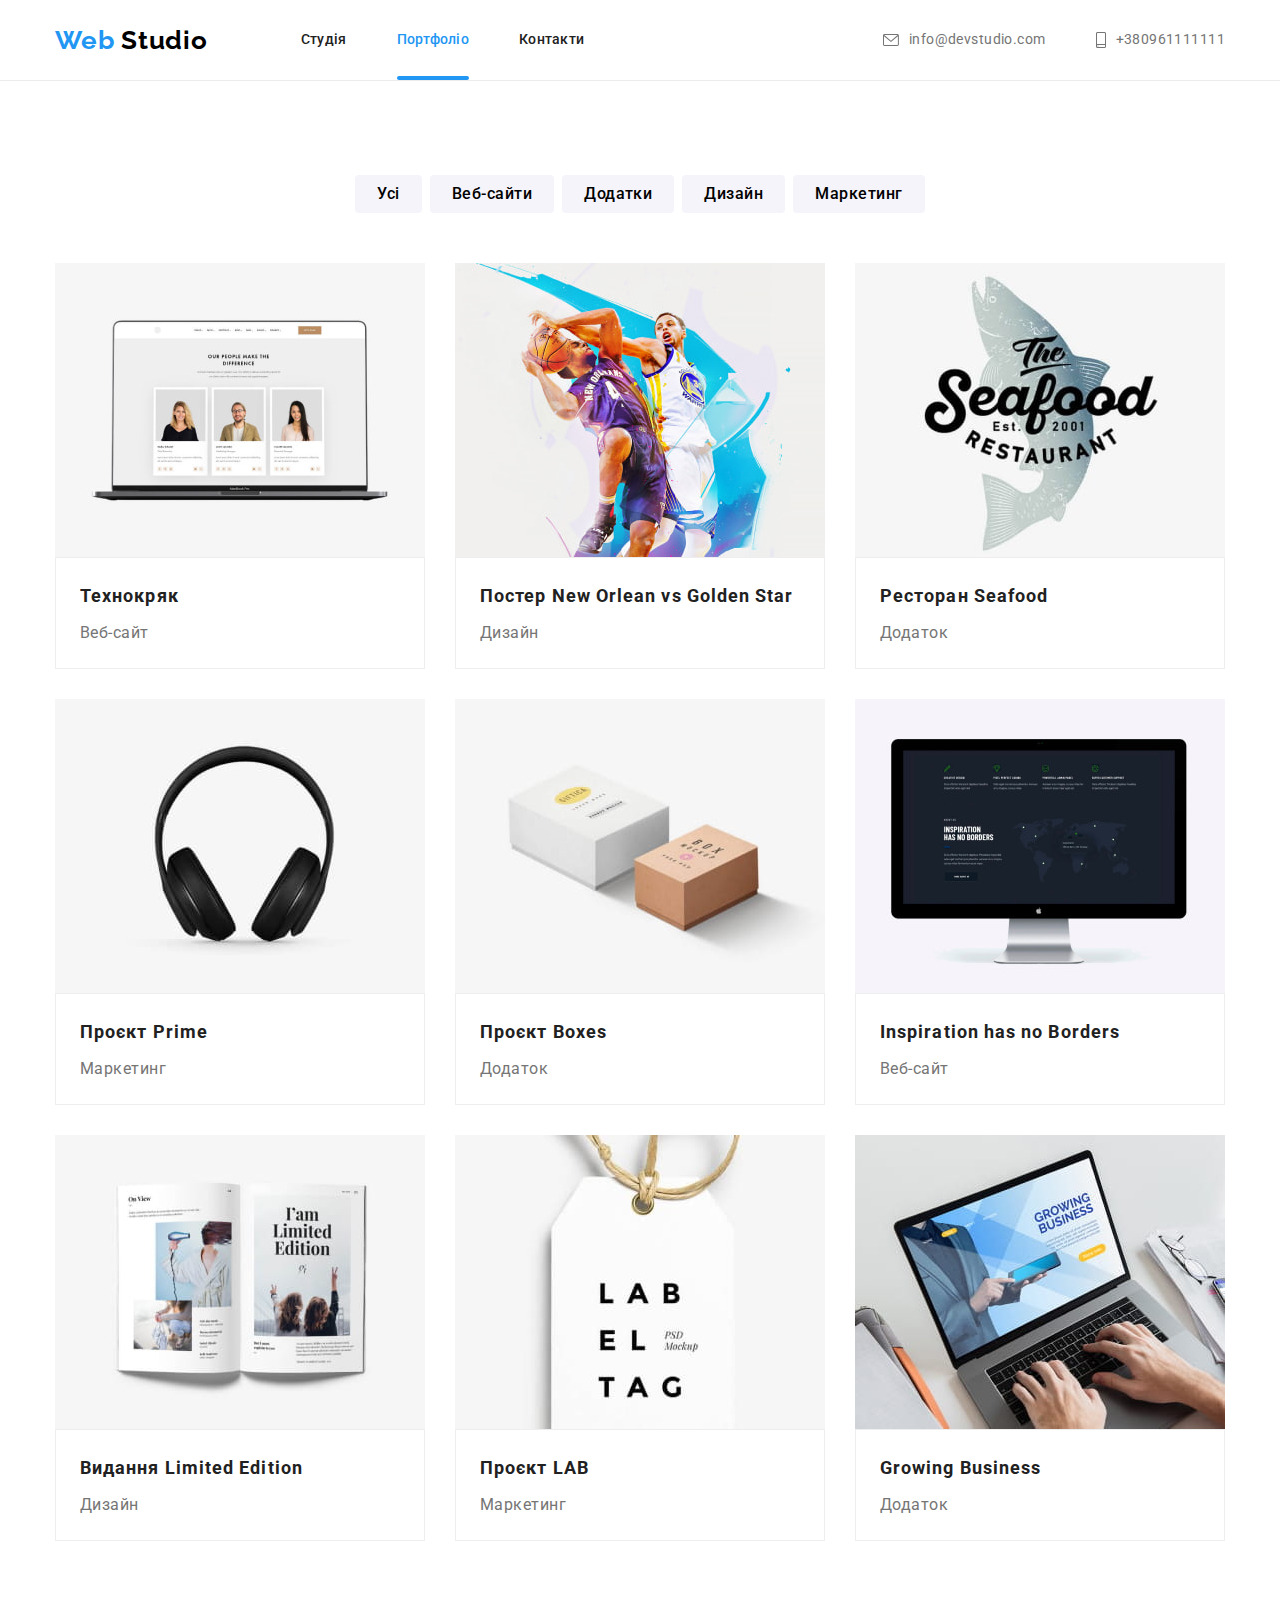
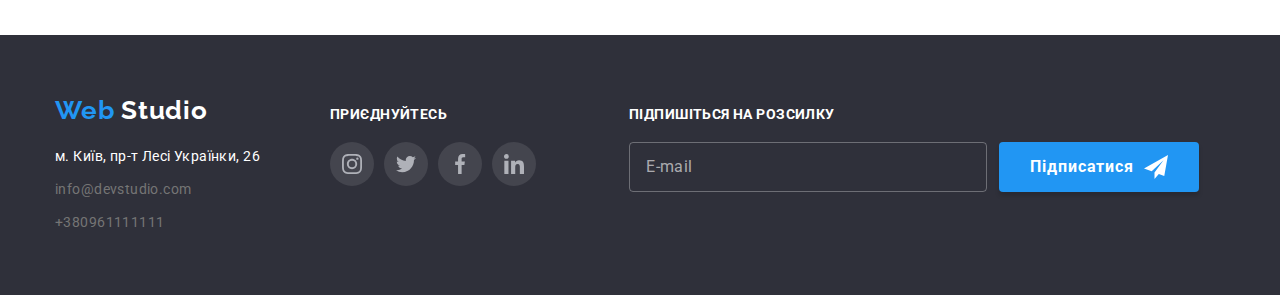
==== portfolio.html @ 927a9f21 "finish modal window" ====
<!DOCTYPE html>
<html lang="uk">
	<head>
		<meta charset="UTF-8" />
		<meta http-equiv="X-UA-Compatible" content="IE=edge" />
		<meta name="viewport" content="width=device-width, initial-scale=1.0" />
		<title>Студія</title>
		<link rel="preconnect" href="https://fonts.googleapis.com" />
		<link rel="preconnect" href="https://fonts.gstatic.com" crossorigin />
		<link
			href="https://fonts.googleapis.com/css2?family=Raleway:wght@700&family=Roboto:wght@400;500;700;900&display=swap"
			rel="stylesheet"
		/>

		<link
			rel="stylesheet"
			href="https://cdnjs.cloudflare.com/ajax/libs/modern-normalize/1.1.0/modern-normalize.min.css"
		/>
		<link rel="stylesheet" href="./css/styles.css" />
	</head>

	<body>
		<header class="page-header">
			<div class="container head">
				<nav class="navigation">
					<a class="navigation-logo" href="./index.html">
						<span class="web-blue">Web</span>
						Studio
					</a>
					<ul class="site-nav">
						<li class="site-nav-item"><a href="./index.html" >Студія</a></li>
						<li class="site-nav-item current"><a href="./portfolio.html" class="current">Портфоліо</a></li>
						<li class="site-nav-item"><a href="">Контакти</a></li>
					</ul>
				</nav>

				<ul class="all-contacts all-contacts-head">
					<li class="nav-contacts">
						<a class="contacts head-link" href="mailto:info@devstudio.com">
							<svg class="header-icon" width="16" height="12">
								<use href="./images/icons.svg#envelope"></use>
							</svg>
							info@devstudio.com
						</a>
					</li>
					<li class="nav-contacts">
						<a class="contacts head-link" href="tel:+380961111111">
							<svg class="header-icon" width="10" height="16">
								<use href="./images/icons.svg#smartphone"></use>
							</svg>
							+380961111111
						</a>
					</li>
				</ul>
			</div>
		</header>

		<main>
			<section class="section portfolio-section">
				<div class="container">
					<h1 class="visually-hidden">Портфоліо</h1>
					<ul class="filter">
						<li class="port-item"><button class="filter-buttons type="button">Усі</button></li>
						<li class="port-item"><button class="filter-buttons" type="button">Веб-сайти</button></li>
						<li class="port-item"><button class="filter-buttons" type="button">Додатки</button></li>
						<li class="port-item"><button class="filter-buttons" type="button">Дизайн</button></li>
						<li class="port-item"><button class="filter-buttons" type="button">Маркетинг</button></li>
					</ul>

					<ul class="cards">
						<li class="port-cards">
							<a class="port-link" href="" target="_blank" rel="noopener noreferrer">
								<div class="team-thumb">
									<img src="./images/img-8.jpg" alt="Ноутбук з відкритою сторінкою сайта" width="370"/>
									<div class="overlay-port">
										<p class="overlay-description">Ресурc пропонує комплексні пропозиції з різним рівнем функціоналу та сервісів. Все це дозволить відвідувачу отримати вичерпні відомості про компанію чи приватну особу.</p>
									</div>
								</div>
								<div class="card-border">
									<h2 class="title-cards">Технокряк</h2>
									<p class="text subtitle-cards">Веб-сайт</p>
								</div>
							</a>
						</li>
						<li class="port-cards">
							<a class="port-link" href="" target="_blank" rel="noopener noreferrer">
								<div class="team-thumb">
									<img src="./images/img-9.jpg" alt="Два баскетболіста" width="370" />
									<div class="overlay-port">
										<p class="overlay-description">Ресурc пропонує комплексні пропозиції з різним рівнем функціоналу та сервісів. Все це дозволить відвідувачу отримати вичерпні відомості про компанію чи приватну особу.</p>
									</div>
								</div>
								<div class="card-border">
									<h2 class="title-cards">Постер New Orlean vs Golden Star</h2>
									<p class="text subtitle-cards">Дизайн</p>
								</div>
							</a>
						</li>
						<li class="port-cards">
							<a class="port-link" href="" target="_blank" rel="noopener noreferrer">
								<div class="team-thumb">
									<img src="./images/img-10.jpg" alt="Лого ресторану з зображенням риби" width="370" />
									<div class="overlay-port">
										<p class="overlay-description">Ресурc пропонує комплексні пропозиції з різним рівнем функціоналу та сервісів. Все це дозволить відвідувачу отримати вичерпні відомості про компанію чи приватну особу.</p>
									</div>
								</div>
								<div class="card-border">
									<h2 class="title-cards">Ресторан Seafood</h2>
									<p class="text subtitle-cards">Додаток</p>
								</div>
							</a>
						</li>
						<li class="port-cards">
							<a class="port-link" href="" target="_blank" rel="noopener noreferrer">
								<div class="team-thumb">
									<img src="./images/img-11.jpg" alt="" width="370" />
									<div class="overlay-port">
										<p class="overlay-description">Ресурc пропонує комплексні пропозиції з різним рівнем функціоналу та сервісів. Все це дозволить відвідувачу отримати вичерпні відомості про компанію чи приватну особу.</p>
									</div>
								</div>
								<div class="card-border">
									<h2 class="title-cards">Проєкт Prime</h2>
									<p class="text subtitle-cards">Маркетинг</p>
								</div>
							</a>
						</li>
						<li class="port-cards">
							<a class="port-link" href="" target="_blank" rel="noopener noreferrer">
								<div class="team-thumb">
									<img src="./images/img-12.jpg" alt="Навушники" width="370" />
									<div class="overlay-port">
										<p class="overlay-description">Ресурc пропонує комплексні пропозиції з різним рівнем функціоналу та сервісів. Все це дозволить відвідувачу отримати вичерпні відомості про компанію чи приватну особу.</p>
									</div>
								</div>
								<div class="card-border">
									<h2 class="title-cards">Проєкт Boxes</h2>
									<p class="text subtitle-cards">Додаток</p>
								</div>
							</a>
						</li>
						<li class="port-cards">
							<a class="port-link" href="" target="_blank" rel="noopener noreferrer">
								<div class="team-thumb">
									<img src="./images/img-13.jpg" alt="Дві коробки" width="370" />
									<div class="overlay-port">
										<p class="overlay-description">Ресурc пропонує комплексні пропозиції з різним рівнем функціоналу та сервісів. Все це дозволить відвідувачу отримати вичерпні відомості про компанію чи приватну особу.</p>
									</div>
								</div>
								<div class="card-border">
									<h2 class="title-cards">Inspiration has no Borders</h2>
									<p class="text subtitle-cards">Веб-сайт</p>
								</div>
							</a>
						</li>
						<li class="port-cards">
							<a class="port-link" href="" target="_blank" rel="noopener noreferrer">
								<div class="team-thumb">
									<img src="./images/img-14.jpg" alt="Монітор із чорним сайтом" width="370" />
									<div class="overlay-port">
										<p class="overlay-description">Ресурc пропонує комплексні пропозиції з різним рівнем функціоналу та сервісів. Все це дозволить відвідувачу отримати вичерпні відомості про компанію чи приватну особу.</p>
									</div>
								</div>
								<div class="card-border">
									<h2 class="title-cards">Видання Limited Edition</h2>
									<p class="text subtitle-cards">Дизайн</p>
								</div>
							</a>
						</li>
						<li class="port-cards">
							<a class="port-link" href="" target="_blank" rel="noopener noreferrer">
								<div class="team-thumb">
									<img src="./images/img-15.jpg" alt="Розворот журналу" width="370" />
									<div class="overlay-port">
										<p class="overlay-description">Ресурc пропонує комплексні пропозиції з різним рівнем функціоналу та сервісів. Все це дозволить відвідувачу отримати вичерпні відомості про компанію чи приватну особу.</p>
									</div>
								</div>
								<div class="card-border">
									<h2 class="title-cards">Проєкт LAB</h2>
									<p class="text subtitle-cards">Маркетинг</p>
								</div>
							</a>
						</li>
						<li class="port-cards">
							<a class="port-link" href="" target="_blank" rel="noopener noreferrer">
								<div class="team-thumb">
									<img src="./images/img-16.jpg" alt="Руки печатають на ноутбуці з відкритим додатком" width="370" />
									<div class="overlay-port">
										<p class="overlay-description">Ресурc пропонує комплексні пропозиції з різним рівнем функціоналу та сервісів. Все це дозволить відвідувачу отримати вичерпні відомості про компанію чи приватну особу.</p>
									</div>
								</div>
								<div class="card-border">
									<h2 class="title-cards">Growing Business</h2>
									<p class="text subtitle-cards">Додаток</p>	
								</div>
							</a>
						</li>
					</ul>
				</div>
			</section>
		</main>

		<footer class="foot">
			<div class="container footer">
				<div class="foot-contacts">
					<a class="nav-logo-foot" href="./index.html">
						<span class="web-blue">Web</span>
						Studio
					</a>
					<address>
						<ul>
							<li class="all-contacts foot-adress">
								<a
									class="location"
									href="https://goo.gl/maps/pogwJzBEXSQdTHia8"
									target="_blank"
									rel="noopener nofollow noreferrer"
								>
									м. Київ, пр-т Лесі Українки, 26
								</a>
							</li>
							<li class="all-contacts foot-adress">
								<a class="contacts" href="mailto:info@devstudio.com">info@devstudio.com</a>
							</li>
							<li class="all-contacts"><a class="contacts" href="tel:+380961111111">+380961111111</a></li>
						</ul>
					</address>
				</div>
				<div class="join-container">
					<p class="join-header">Приєднуйтесь</p>
					<ul class="list-links list-links-foot">
						<li>
							<a
								class="social-links social-links-foot"
								href="http://www.instagram.com"
								target="_blank"
								rel="noopener noreferrer"
								aria-label="instagram"
							>
								<svg class="links-icon" width="20" height="20">
									<use href="./images/icons.svg#instagram"></use>
								</svg>
							</a>
						</li>
						<li>
							<a
								class="social-links social-links-foot"
								href="http://twitter.com"
								target="_blank"
								rel="noopener noreferrer"
								aria-label="twitter"
							>
								<svg class="links-icon" width="20" height="20">
									<use href="./images/icons.svg#twitter"></use>
								</svg>
							</a>
						</li>
						<li>
							<a
								class="social-links social-links-foot"
								href="http://www.facebook.com"
								target="_blank"
								rel="noopener noreferrer"
								aria-label="facebook"
							>
								<svg class="links-icon" width="20" height="20">
									<use href="./images/icons.svg#facebook"></use>
								</svg>
							</a>
						</li>
						<li>
							<a
								class="social-links social-links-foot"
								href="http://www.linkedin.com"
								target="_blank"
								rel="noopener noreferrer"
								aria-label="linkedin"
							>
								<svg class="links-icon" width="20" height="20">
									<use href="./images/icons.svg#linkedin"></use>
								</svg>
							</a>
						</li>
					</ul>
				</div>

				<div class="subscribe">
					<form class="subscribe-form" name="subscribe-form">
						<strong class="subscribe-form-title">Підпишіться на розсилку</strong>

						<div class="sub-flex">
							<label class="subscribe-form-label">
								<input class="subscribe-form-input" type="email" name="subscribe-form-input" placeholder="E-mail" />
							</label>
							<button class="subscribe-telegram-foot" type="submit">
								Підписатися
								<svg class="sub-icon" width="24" height="24">
									<use href="./images/icons.svg#icon-send"></use>
								</svg>
							</button>
						</div>
					</form>
				</div>
			</div>
		</footer>
	</body>
</html>
---- css/styles.css ----
/**
  |============================
  | ROOT
  |============================
*/
:root{
    --brand-color: #2196F3;
    --primary-black-color: #212121; 
    --second-black-color: #757575; 
    --adress-links-color: rgba(255, 255, 255, 0.6);
    --white-text-color: #ffffff;
    --accent-color: #2196F3;
    --accent-color-transparent:rgba(33, 150, 243, 0.9);

    --background-white-team: #F5F4FA; 
    --background-footer: #2F303A;
    --logo-black: #000000; 
    --portfolio-buttons-filter-grey: #F5F4FA; 
    --hero-bgd: #2F303A;
    --hero-bgd-transparent: rgba(47, 48, 58, 0.8);
    --active-hero-button: #188CE8;
    --clients: #AFB1B8;

    --animation: 250ms cubic-bezier(0.4, 0, 0.2, 1);
    
/* overflow: hidden; */
}

/**
  |============================
  | ANIMATION HERO HEADER
  |============================
*/
/* @keyframes slide-right {
    0%{
        opacity: 0;
        transform: translateX(-200px) scale(0.7);
    }

    25%{
        opacity: 0;
        transform: translateX(0) scale(0.7);
    }
    100%{
        opacity: 1;
        transform: scale(1);

    }
} */


body{
    color: var(--primary-black-color);
    font-family: Roboto, sans-serif;
    font-weight: 500;
}

h1, h2, h3, h4, h5, h6, p, ul {margin: 0; padding: 0;}
img{display: block;
    max-width: 100%;
height: auto;}


.visually-hidden {
    position: absolute;
    white-space: nowrap;
    width: 1px;
    height: 1px;
    overflow: hidden;
    border: 0;
    padding: 0;
    clip: rect(0 0 0 0);
    clip-path: inset(50%);
    margin: -1px;
}

.container{
    width: 1200px;
    padding-left: 15px;
    padding-right: 15px;
    margin-left: auto;
    margin-right: auto;

    /* outline: 2px solid red; */
}



.head{
    
     

    /* outline: 2px solid red; */
    
    display: flex;
    justify-content: space-between;
}

.footer{
    
    align-items: baseline;
    display: flex;
    
}

.foot-contacts{
    margin-right: 70px;
}

.section{
    padding-top: 94px;
    padding-bottom: 94px;
}

.section-routings{
    padding-top: 0;
}

.page-header{
    background-color: var(--white-text-color);  
    border-bottom: 1px solid #ECECEC;  
}

.web-blue {
    color: var(--brand-color);
}

.site-nav-item.current::after{
    display: block;
    content: '';
    position: absolute;
    width: 100%;
    bottom: 0;
    left: 0;
    background: var(--accent-color);
    border: 2px solid var(--accent-color);
    border-radius: 2px;
}

.site-nav-item {
    position: relative;
    display: inline-block;
    
}

.site-nav-item a{
display: inline-block;

    padding-top: 32px;
    padding-bottom: 32px;
}

/* иконка как фоновое изображение в хедере
.mail{
    display: inline-flex;
    cursor: pointer;
    align-items: center;
}

.mail::before{
    width: 16px;
    height: 12px;
    background-image: url(../images/envelope.png);
    content: "";
    margin-right: 10px;
    background-size: contain;
    
}*/
 


.header-icon{
    fill: var(--second-black-color);
    transition: fill var(--animation);
}

.head-link:hover .header-icon,
.head-link:focus .header-icon{
    fill: var(--accent-color);
}

.head-link{
    display: flex;
    align-items: center;
    gap: 10px;
}




.all-contacts li .nav-contacts{
    font-weight: 500;
    font-size: 14px;
    line-height: 1.14;
    letter-spacing: 0.02em;
}

.nav-contacts:first-child{
    margin-right: 50px;
}


.overlay{
    /* height: 600px; */
    max-width: 1600px;
    margin-left: auto;
    margin-right: auto;
    background-color: var(--hero-bgd);
    
    padding-top: 200px;
    padding-bottom: 200px;
    
    background-image: linear-gradient(to right, rgba(47, 48, 58, 0.4), rgba(47, 48, 58, 0.4)), url(../images/hero.jpg );
    background-size: cover;
    background-repeat: no-repeat;
    background-position: center; 
}

.hero-header{
    color: var(--white-text-color);
    font-weight: 900;
    font-size: 44px;
    line-height: 1.36em;
    text-align: center;
    letter-spacing: 0.06em;
    text-transform: uppercase;
    
    margin-bottom: 30px;
    /* animation: slide-right 1000ms ease-in 200ms infinite both; */
    
}


.hero-button{
    color: var(--white-text-color);
    background-color: var(--brand-color);
    cursor: pointer;

    font-weight: 700;
    font-size: 16px;
    line-height: 1.87;
    letter-spacing: 0.06em;
    font-family: inherit;

    display: block;
    margin-left: auto;
    margin-right: auto;
    padding: 10px 32px;
    border-radius: 4px;
    border: none;     
    
    transition: background-color var(--animation);
}

.hero-button:focus, .hero-button:hover{
    background-color: var(--active-hero-button);
}

.our-routings{
    margin-bottom: 50px;
    text-align: center;
}

.thumb-routings{
    position: relative;

    /* width: 370px;
    height: 70px; */
}

.descr{
    position: absolute;
    left: 0;
    bottom: 0;

    display: flex;
    align-items: center;
    justify-content: center;
    
    /* padding: 27px; */
    height: 70px;
    background-color: var(--hero-bgd-transparent);
}

.descr-text{
    font-weight: 700;
    font-size: 14px;
    color: var(--white-text-color);
    line-height: 1.17;
    letter-spacing: 0.03em;
    text-transform: uppercase;

}

.thumb-routings:first-child .descr{
    padding-left: calc(50% - 78px);
    padding-right: calc(50% - 78px);
}

.thumb-routings:nth-child(2) .descr{
    padding-left: calc(50% - 72.07px);
    padding-right: calc(50% - 72.07px);
}

.thumb-routings:last-child .descr{
    padding-left: calc(50% - 91px);
    padding-right: calc(50% - 90px);
}



.list-item-quality::before{
    content:"";
    display: block;
    width: 270px;
    height: 120px;
    /* background-size: cover; */
    background-repeat: no-repeat;
    background-position: center;
    background-color: var(--portfolio-buttons-filter-grey);
    border-radius: 4px;
    margin-bottom: 30px;
}

.icon-antenna::before{
    background-image: url(../images/antenna.svg);
}
.icon-clock::before{
    background-image: url(../images/clock.svg);
}
.icon-diagram::before{
    background-image: url(../images/diagram.svg);
}
.icon-astronaut::before{
    background-image: url(../images/astronaut.svg);
}

.team{
    background-color: var(--background-white-team);
}

.team-names{
    margin-bottom: 10px;
    margin-top: 30px;
    text-align: center;
}

.our-team{
    margin-bottom: 50px;
    text-align: center;
}

.team h2{
    font-weight: 700;
    font-size: 36px;
    line-height: 1.16;
    letter-spacing: 0.03em;
}

.team-cards{
    background-color: var(--white-text-color);
    list-style-type: none;
    box-shadow: 0px 2px 1px 0px rgba(0, 0, 0, 0.2),    
    0px 1px 1px 0px rgba(0, 0, 0, 0.14),
    0px 1px 3px 0px rgba(0, 0, 0, 0.12);
    border-bottom-left-radius: 4px;
    border-bottom-right-radius: 4px;

    padding-bottom: 30px;
}

.team-cards h3{
    font-size: 16px; 
    line-height: 1.18; 
    letter-spacing: 0.03em;
}

.team-cards p{
    font-weight: 400;
    font-size: 16px;
    line-height: 1.18;
    letter-spacing: 0.03em;
}

.text {
    color: var(--second-black-color);
}

.team-text{
    margin-bottom: 16px;
    text-align: center;
}

.text-header{
    margin-bottom: 10px;
    text-transform: uppercase;
}

.site-nav a{
    color: var(--primary-black-color);
    text-decoration: none;

    transition: color var(--animation);
    
}
.site-nav a:hover, .site-nav a:focus{
    color: var(--brand-color);
}

.site-nav li{
    list-style-type: none;
}

.site-nav{
    font-size: 14px;
    line-height: 1.14;
    letter-spacing: 0.02em;
}



.site-nav-item:not(:last-child){
    margin-right: 50px;
}

.site-nav .current{
    color: var(--brand-color);
}

.quality-flex{
    display: flex;
    justify-content: space-between;
    gap: 30px;
}

.white-bgd{
    background-color: var(--white-text-color);

}
.white-bgd li{list-style-type: none;
}

.white-bgd h3{
    font-size: 14px;
    line-height: 1.14;
    letter-spacing: 0.03em
        
}

.our-routings-flex{
    display: flex;
    justify-content: space-between;
}

.team-flex{
    display: flex;
    justify-content: space-between;
}

.white-bgd h2{
    font-weight: 700;
    font-size: 36px; 
    line-height: 1.16; 
    letter-spacing: 0.03em;
}


.list-links{
    list-style: none;
    display: flex;
    gap: 10px;
    margin-left: auto;
    margin-right: auto;
    justify-content: center;
}

.social-links{
    display: flex;
    align-items: center;
    justify-content: center;
    width: 44px;
    height: 44px;

    border-radius: 50%;

    transition: background-color var(--animation), border-radius var(--animation), fill var(--animation);

}
.social-links:hover, .social-links:focus{
    /* width: 44px;
    height: 44px; */
    background-color: var(--accent-color);
    
    
}

.links-icon{
    fill: var(--clients);

    transition: fill var(--animation);
}

/**
  |============================
  | ховер на ребенка при наведении на родителя
  |============================
*/
.social-links:hover .links-icon,
.social-links:focus .links-icon{
    fill: #fff;
}

/* 2nd variant (dont working)
 */
 /* .clients-link{color: #757575;}
.clients-link:hover{color: red;}
.links-icon{
    fill: currentColor;
} */

.clients-link{
    height: 92px;
    border: 1px solid var(--clients);
    border-radius: 3px;

    display: flex;
    align-items: center;
    justify-content: center;

    transition: fill var(--animation), border var(--animation);
}

.clients-title {
    font-weight: 700;
    font-size: 36px;
    line-height: 1.16;
    letter-spacing: 0.03em;
    text-align: center;

    margin-bottom: 50px;
}

.clients-list{
    list-style: none;

    display: flex;
    gap: 30px;
}

.clients-rectangle{   
    flex-basis: calc((100% - 150px) / 6);
    
  
}

.clients-link:hover,
.clients-link:focus    {
    /* box-shadow: 0px 4px 4px 0px rgba(0, 0, 0, 0.25); */
    fill: var(--accent-color);
    border: 1px solid var(--accent-color);
}

.clients-rectangle:hover .links-icon, .clients-rectangle:focus .links-icon{
    fill: var(--accent-color);
}


.all-contacts .contacts, .white-bgd .text{
    font-size: 14px;
    font-weight: 400;
    line-height: 1.71; 
    letter-spacing: 0.03em
}

.nav-logo-foot{
    color: var(--white-text-color);
    text-decoration: none;
    font-family: Raleway, sans-serif;
    font-weight: 700;
    font-size: 26px;
    line-height: 1.19;
    letter-spacing: 0.03em;

    display: block;
    margin-bottom: 20px;

}
/* .nav-logo-foot:focus{
    color: var(--brand-color);
} */
.site-nav, .navigation, .all-contacts-head{
    display: flex;
    align-items: center;
}


.navigation-logo{
    color: var(--logo-black);
    text-decoration: none;
    font-family: Raleway, sans-serif;
    font-weight: 700;
    font-size: 26px;
    line-height: 1.19;
    letter-spacing: 0.03em;
    margin-right: 93px;
}

/* .navigation-logo:focus{
    color: var(--brand-color);
} */

.foot {
    background-color: var(--background-footer);
    padding-top: 60px;
    padding-bottom: 60px;
}

.foot-adress{
    margin-bottom: 9px;
}

.location {
    color: var(--white-text-color);
    text-decoration: none;
    font-weight: 400;
    font-size: 14px;
    line-height: 1.71;
    letter-spacing: 0.03em;

    transition: color var(--animation);


}

.location:hover,
.location:focus {
    color: var(--brand-color);
}

.contacts {
    color: var(--second-black-color);
    text-decoration: none;

    transition: color var(--animation);
}

.all-contacts {
    list-style-type: none;
    font-size: 14px;
    line-height: 1.14;
    letter-spacing: 0.03em
}

.contacts:hover,
.contacts:focus {
    color: var(--brand-color);
}

address{
    font-style: normal;
}

.join-header{
    margin-bottom: 20px;
    color: #ffffff;
    font-weight: 700;
    font-size: 14px;
    line-height: 1.14;
    letter-spacing: 0.03em;
    text-transform: uppercase;
}



.join{
    font-weight: 700;
    font-style: 14px;
    line-height: 1.14;
    letter-spacing: 0.03em;
    text-transform: uppercase;
    
}

.join-container{
    margin-right: 93px;
}



.social-links-foot{
    background-color: rgba(255, 255, 255, 0.1);
    border-radius: 50%;
}

.subscribe-telegram-foot{
    display: flex;
    justify-content: center;
    align-items: center;

    border: none;
    border-radius: 4px;
    width: 200px;
    /* height: 50px; */
    padding: 10px 28px;

    background-color: var(--accent-color);
    color: var(--white-text-color);
    box-shadow: 0px 4px 4px 0px rgba(0, 0, 0, 0.15);
    text-decoration: none;

    font-weight: 700;
    font-size: 16px;
    line-height: 1.87;
    letter-spacing: 0.06em;


}

.subscribe-form-title{
    display: block;

    font-weight: 700;
    font-size: 14px;
    line-height: 1.17;
    letter-spacing: 0.03em;
    color: var(--white-text-color);
    text-transform: uppercase;

    margin-bottom: 20px;
}

.sub-flex{
    display: flex;
}

.sub-icon {
    margin-left: 10px;
}

.subscribe-form-label{
    margin-right: 12px;
}

.subscribe-form-input{
    width: 358px;
    height: 50px;
    padding: 15px 16px;
    border-radius: 4px;
    border: 1px solid rgba(255, 255, 255, 0.3);
    background-color: transparent;

    outline: transparent;
}

.subscribe-form-input::placeholder {
    color: rgba(255, 255, 255, 0.6);

    font-weight: 400;
    font-size: 16px;
    line-height: 1.25;
    letter-spacing: 0.03em;
}





/**
  |============================
  | PORTFOLIO
  |============================
*/
.portfolio-section{
    background-color: var(--white-text-color);
}


.filter-buttons{
    background-color: var(--background-white-team);
    cursor: pointer;
    font-family: inherit;
    font-weight: inherit;
    
    
}

.port-link{
    transition: box-shadow var(--animation);
}
.port-item:not(:last-child) {
    margin-right: 8px;
}

.port-link:hover, .port-link:focus{
    box-shadow: 0px 2px 2px 0px rgba(0, 0, 0, 0.12),
    0px 1px 2px 0px rgba(0, 0, 0, 0.08),
    0px 3px 1px 0px rgba(0, 0, 0, 0.1);
}


.filter-buttons:hover, .filter-buttons:focus{
    background-color: var(--brand-color);
    color: var(--white-text-color);
    box-shadow: 0px 2px 2px 0px rgba(0, 0, 0, 0.12),
    0px 1px 2px 0px rgba(0, 0, 0, 0.08),
    0px 3px 1px 0px rgba(0, 0, 0, 0.1);
}

.filter{
    list-style-type: none;
    display: flex;
    justify-content: center;
    margin-bottom: 50px;
}

.filter-buttons{
    font-size: 16px;
    line-height: 1.62;
    letter-spacing: 0.03em;

    padding: 6px 22px;
    border-radius: 4px;
    border: none;

    transition: color var(--animation), background-color var(--animation), box-shadow var(--animation);
}
/* позиционирование */
.team-thumb{
    position: relative;
    /* скрыть внизу текст */
    overflow: hidden;
}

.overlay-port{
    position: absolute;
    top: 0;
    left: 0;

    transform: translateY(100%);
    
    
    display: flex;
    justify-content: center;
    align-items: center;
    
    padding: 24px;
    width: 101%;
    height: 100%;
    
    /* backdrop-filter: blur(4px); */
    
    transition: transform var(--animation);
    background-color: var(--accent-color-transparent);  
}

.port-cards:hover .overlay-port{
    transform: translateY(0);

}

.overlay-description {
    font-weight: 400;
    font-size: 18px;
    line-height: 1.55;
    letter-spacing: 0.03em;
    text-align: left;
    color: #ffffff;

}

.cards{
    list-style-type: none;
    display: flex;
    flex-wrap: wrap;
    gap: 30px;
}

.port-cards{
    background-color: var(--white-text-color);
    flex-basis: calc((100% - 60px) / 3 );

    transition: box-shadow var(--animation);
}

.port-link {
    display: inline-block;
}

.port-link:hover{
    box-shadow: 1px 4px 6px 0px rgba(0, 0, 0, 0.16),
    0px 4px 4px 0px rgba(0, 0, 0, 0.06),
    0px 1px 1px 0px rgba(0, 0, 0, 0.12);
    
}

.card-border {
    padding: 20px 24px;
    border: 1px solid #EEEEEE;
}


.title-cards{    
    margin-bottom: 4px;
}


.port-cards h2{
    color: var(--primary-black-color);
    font-weight: 700;
    font-size: 18px;
    line-height: 2;
    letter-spacing: 0.06em

}

.port-cards:focus{
    color: var(--brand-color);
}

.cards a{text-decoration: none;}

.port-cards p{
    font-weight: 400;
    font-size: 16px;
    line-height: 1.87;
    letter-spacing: 0.03em
}

/**
  |============================
  | MODAL-WINDOW
  |============================
*/
.backdrop {
    position: fixed;
    top: 0;
    left: 0;
    z-index: 10;

    width: 100%;
    height: 100%;
    background-color: rgba(0, 0, 0, 0.1);
    transition: opacity var(--animation);
    /* transition: visibility var(--animation); */
    opacity: 1;
}

.backdrop.is-hidden{
    /* невидимость */
    opacity: 0;
    /* не кликабельно, не анимируется */
    pointer-events: none;
    /* прячет от скринридеров, не анимируется?но для отключения нужно */
    visibility: hidden;

}

.modal{
    /* центрування абсолютно позиційованих елементів */
    width: 528px;
    height: 581px;
    background-color: #fff;
    border-radius: 4px;
    padding: 40px 40px 40px 40px;

    position: absolute;
    top: 50%;
    left: 50%;
    transform: translate(-50%, -50%) scale(1);
    transition: scale var(--animation), translate var(--animation);
    
}

.modal-btn{
    position: absolute;
    top: 8px;
    right: 8px;
    background-color: #fff;

    width: 30px;
    height: 30px;

    display: flex;
    align-items: center;
    justify-content: center;

    cursor: pointer;

    border: 1px solid rgba(0, 0, 0, 0.1);
    padding: 0;
    border-radius: 50%;

}

.modal-btn-icon{
    fill: var(--logo-black);

    transition: fill var(--animation)
}

.modal-btn:hover .modal-btn-icon, .modal-btn-icon:focus{
    fill: var(--accent-color);
}   

/**
  |============================
  | REGISTER FORM
  |============================
*/





/* .register-form-input:invalid {
    outline-color: red;
}

.register-form-input:valid {
    outline-color: green;
}

.register-form-input:required{
    outline-color: red;
} */

/* *
  |============================
  | что-то на инопланетянском. с 1 селектором не работает 2*/
/* .register-form-input {
    outline: transparent;
} */

/* ввели */
/* .register-form-input:not(:placeholder-shown):invalid{
    outline-color: violet;
} */

/* не ввели */
/* .register-form-input:placeholder-shown{
    border: 3px solid green;
} */

  /* конец */

.register-form-group {
    margin-bottom: 20px;
}

.register-form-title {
    display: block;
    text-align: center;
    font-weight: 700;
    font-size: 20px;
    line-height: 1.15;
    letter-spacing: 0.03em;
    margin-bottom: 12px;
  }

  .register-form-agreement{
    display: flex;
    align-items: center;
    justify-content: center;

    margin-bottom: 30px;
  }

  .register-form-btn {
    font-weight: 700;
    font-size: 16px;
    line-height: 1.87;
    color: var(--white-text-color);

    display: block;
    padding: 10px 52px;
    margin: 0 auto;

    background-color: var(--accent-color);
    box-shadow: 0px 4px 4px 0px rgba(0, 0, 0, 0.15);
    border-radius: 4px;

    transition: background-color var(--animation);

    cursor: pointer;
    border: none;
  }

  .register-form-btn:hover,
  .register-form-btn:focus {
    background-color: var(--active-hero-button);
  }

  .register-form-field {
    display: block;   

  }

  .register-form-field:not(:last-child) {
    margin-bottom: 10px;
  }

  .register-form-label {
    display: block;

    font-weight: 400;
    font-size: 12px;
    line-height: 1.17;
    letter-spacing: 0.01em;

    color: var(--second-black-color);
    margin-bottom: 4px;
  }

  .register-form-input {
    width: 100%;
    height: 40px;

    border: 1px solid rgba(33, 33, 33, 0.2);
    border-radius: 4px;

    padding-right: 36px;
    padding-left: 36px;
    outline: transparent;

    transition: border-color var(--animation);
  }

  .register-form-input:focus {
    border-color: var(--accent-color);
  }

  .register-form-input:focus + .register-form-icon {
    fill: var(--accent-color);
  }

  .register-form-message {
    display: block;

    resize: none;
    outline: transparent;
    border: 1px solid rgba(33, 33, 33, 0.2);
    border-radius: 4px;
    width: 100%;
    height: 120px;

    padding: 12px 16px;
}

  .register-form-message:focus {
    border-color: var(--accent-color);
    
  }

  .register-form-icon{
    position: absolute;
    top: 50%;
    left: 12px;

    transition: fill var(--animation);
  }

  .register-form-field{
    position: relative;
  }

  .icon-check{
    opacity: 0;
    transition: opacity var(--animation);
  }

   .register-form-checkbox:checked + .register-form-icons .icon-check{
    opacity: 1;
  }
   .register-form-checkbox:checked + .register-form-icons .icon-uncheck{
    opacity: 0;
  }

  .icon-uncheck{
    opacity: 1;
    transition: opacity var(--animation);
  }




.register-form-desc{
    user-select: none;

    margin-left: 8px;

    font-weight: 400;
    font-size: 14px;
    line-height: 1.71;
    letter-spacing: 0.03em;

    color: var(--second-black-color);
}

.register-form-link{
    color: var(--accent-color);
}
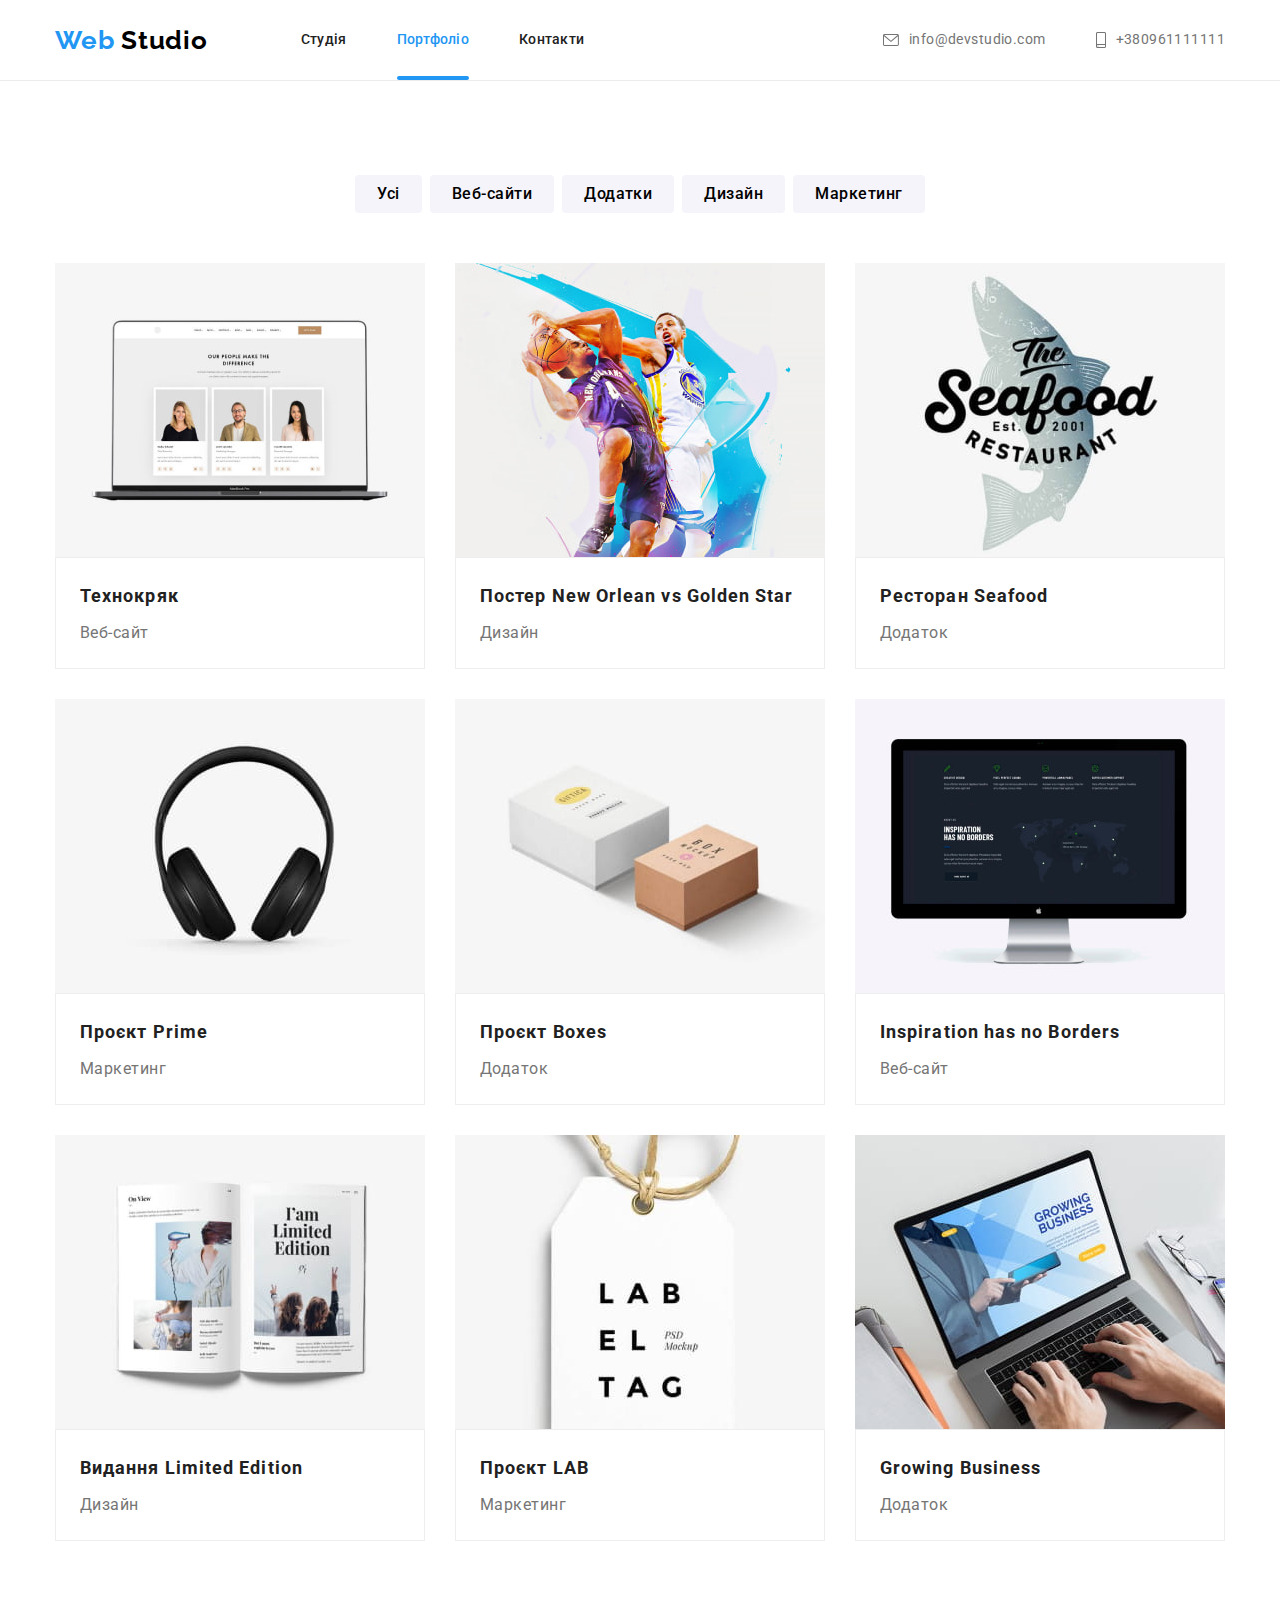
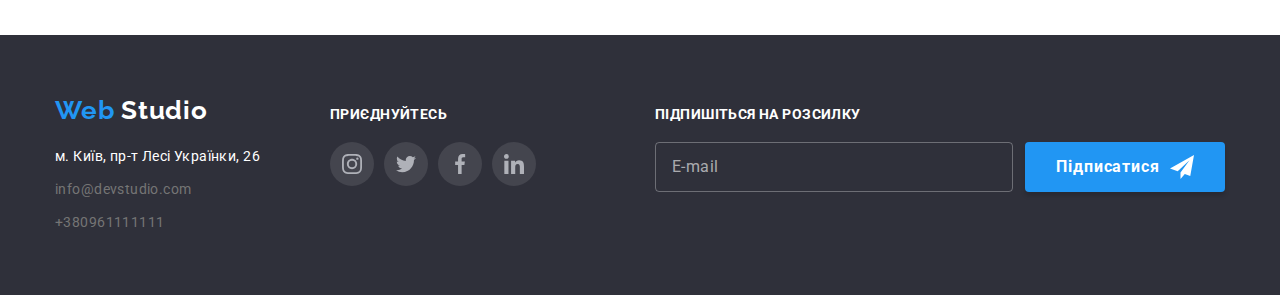
==== commit 0a8bd4b6: "fixes shortcomings" ====
--- a/portfolio.html
+++ b/portfolio.html
@@ -284,8 +284,9 @@
 				</div>
 
 				<div class="subscribe">
+					<strong class="subscribe-form-title">Підпишіться на розсилку</strong>
 					<form class="subscribe-form" name="subscribe-form">
-						<strong class="subscribe-form-title">Підпишіться на розсилку</strong>
+						
 
 						<div class="sub-flex">
 							<label class="subscribe-form-label">
--- a/css/styles.css
+++ b/css/styles.css
@@ -681,15 +681,17 @@
     
 }
 
-.join-container{
-    margin-right: 93px;
-}
+
 
 
 
 .social-links-foot{
     background-color: rgba(255, 255, 255, 0.1);
     border-radius: 50%;
+}
+
+.subscribe{
+    margin-left: auto;
 }
 
 .subscribe-telegram-foot{
@@ -713,7 +715,7 @@
     line-height: 1.87;
     letter-spacing: 0.06em;
 
-
+    cursor: pointer;
 }
 
 .subscribe-form-title{
@@ -748,6 +750,7 @@
     border-radius: 4px;
     border: 1px solid rgba(255, 255, 255, 0.3);
     background-color: transparent;
+    color: var(--white-text-color);
 
     outline: transparent;
 }
@@ -958,10 +961,9 @@
 .modal{
     /* центрування абсолютно позиційованих елементів */
     width: 528px;
-    height: 581px;
     background-color: #fff;
     border-radius: 4px;
-    padding: 40px 40px 40px 40px;
+    padding: 40px;
 
     position: absolute;
     top: 50%;
@@ -1122,14 +1124,15 @@
     padding-left: 36px;
     outline: transparent;
 
-    transition: border-color var(--animation);
-  }
-
-  .register-form-input:focus {
+    transition: border-color var(--animation), fill var(--animation);
+  }
+
+  .register-form-input:focus, .register-form-input:hover {
     border-color: var(--accent-color);
   }
 
-  .register-form-input:focus + .register-form-icon {
+  .register-form-input:focus + .register-form-icon,
+  .register-form-input:hover+.register-form-icon {
     fill: var(--accent-color);
   }
 
@@ -1144,9 +1147,12 @@
     height: 120px;
 
     padding: 12px 16px;
-}
-
-  .register-form-message:focus {
+
+    transition: border-color var(--animation);
+}
+
+  .register-form-message:focus,
+  .register-form-message:hover {
     border-color: var(--accent-color);
     
   }
